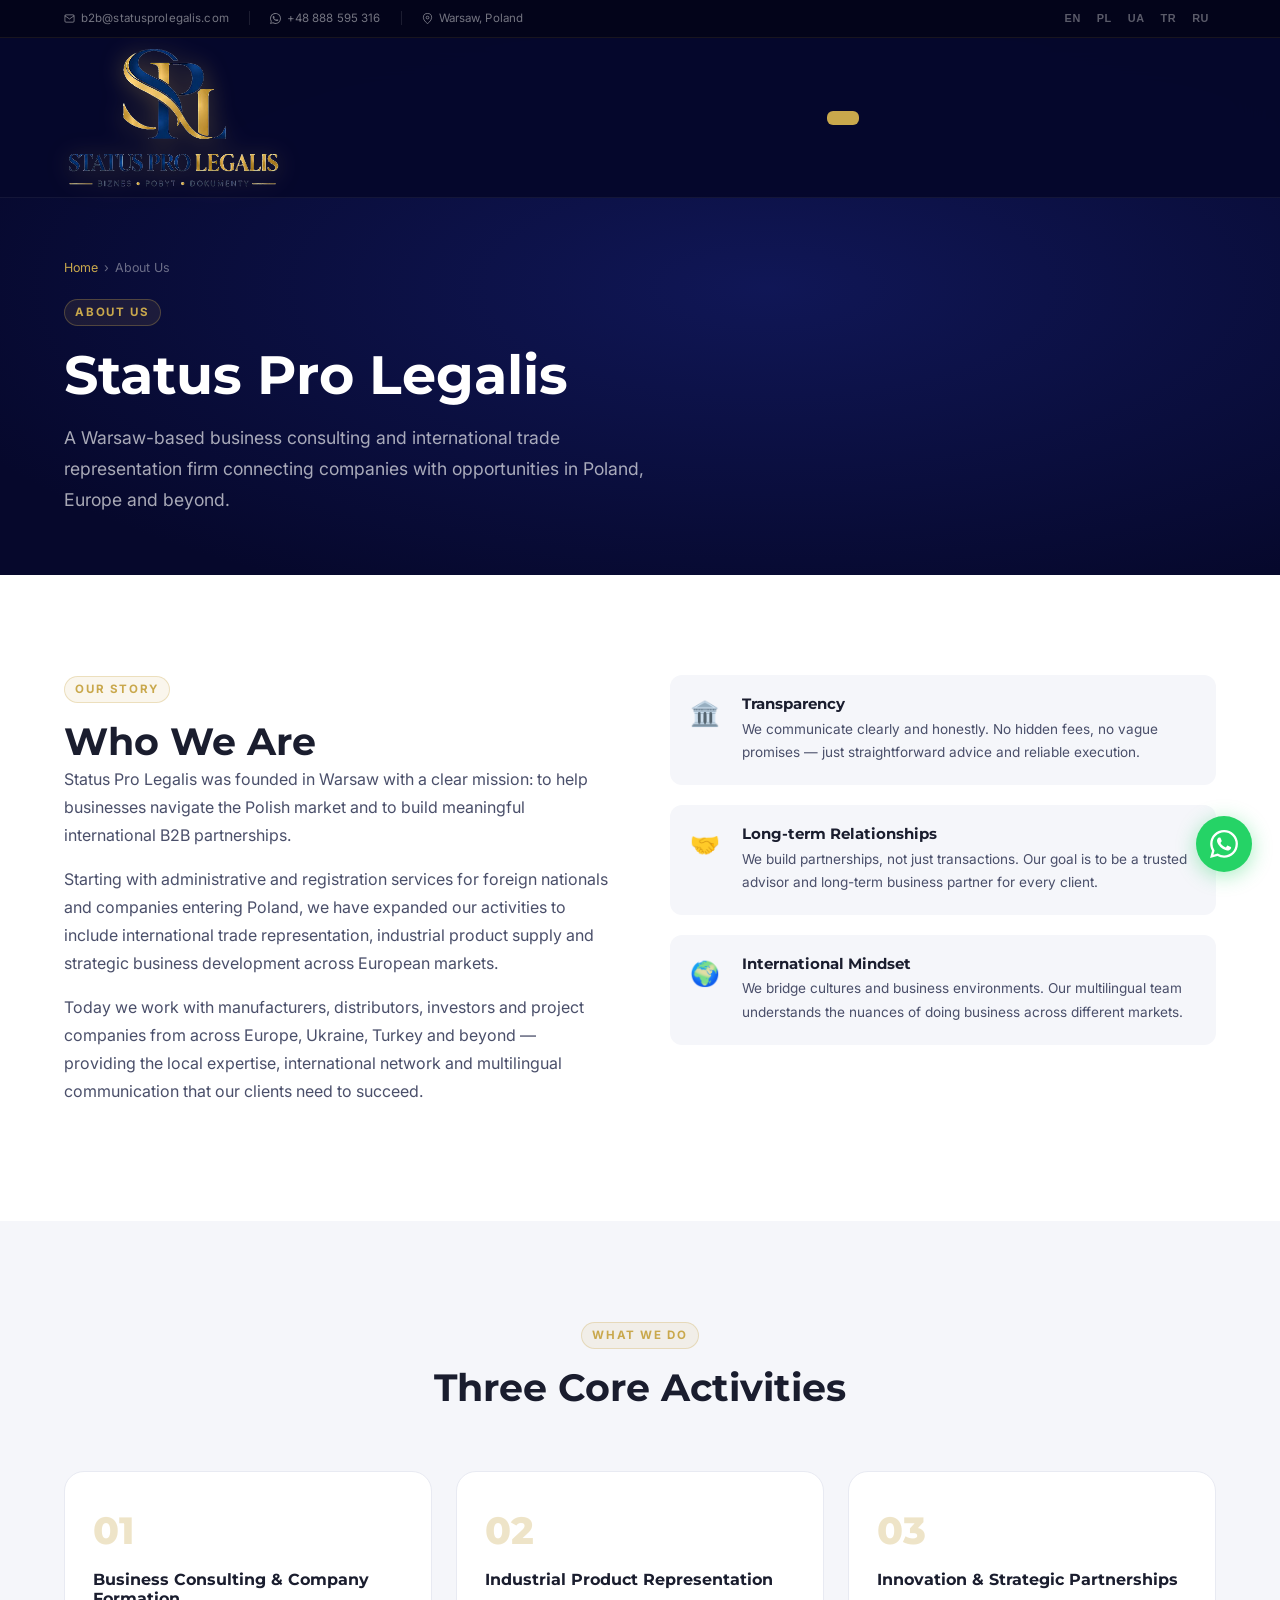
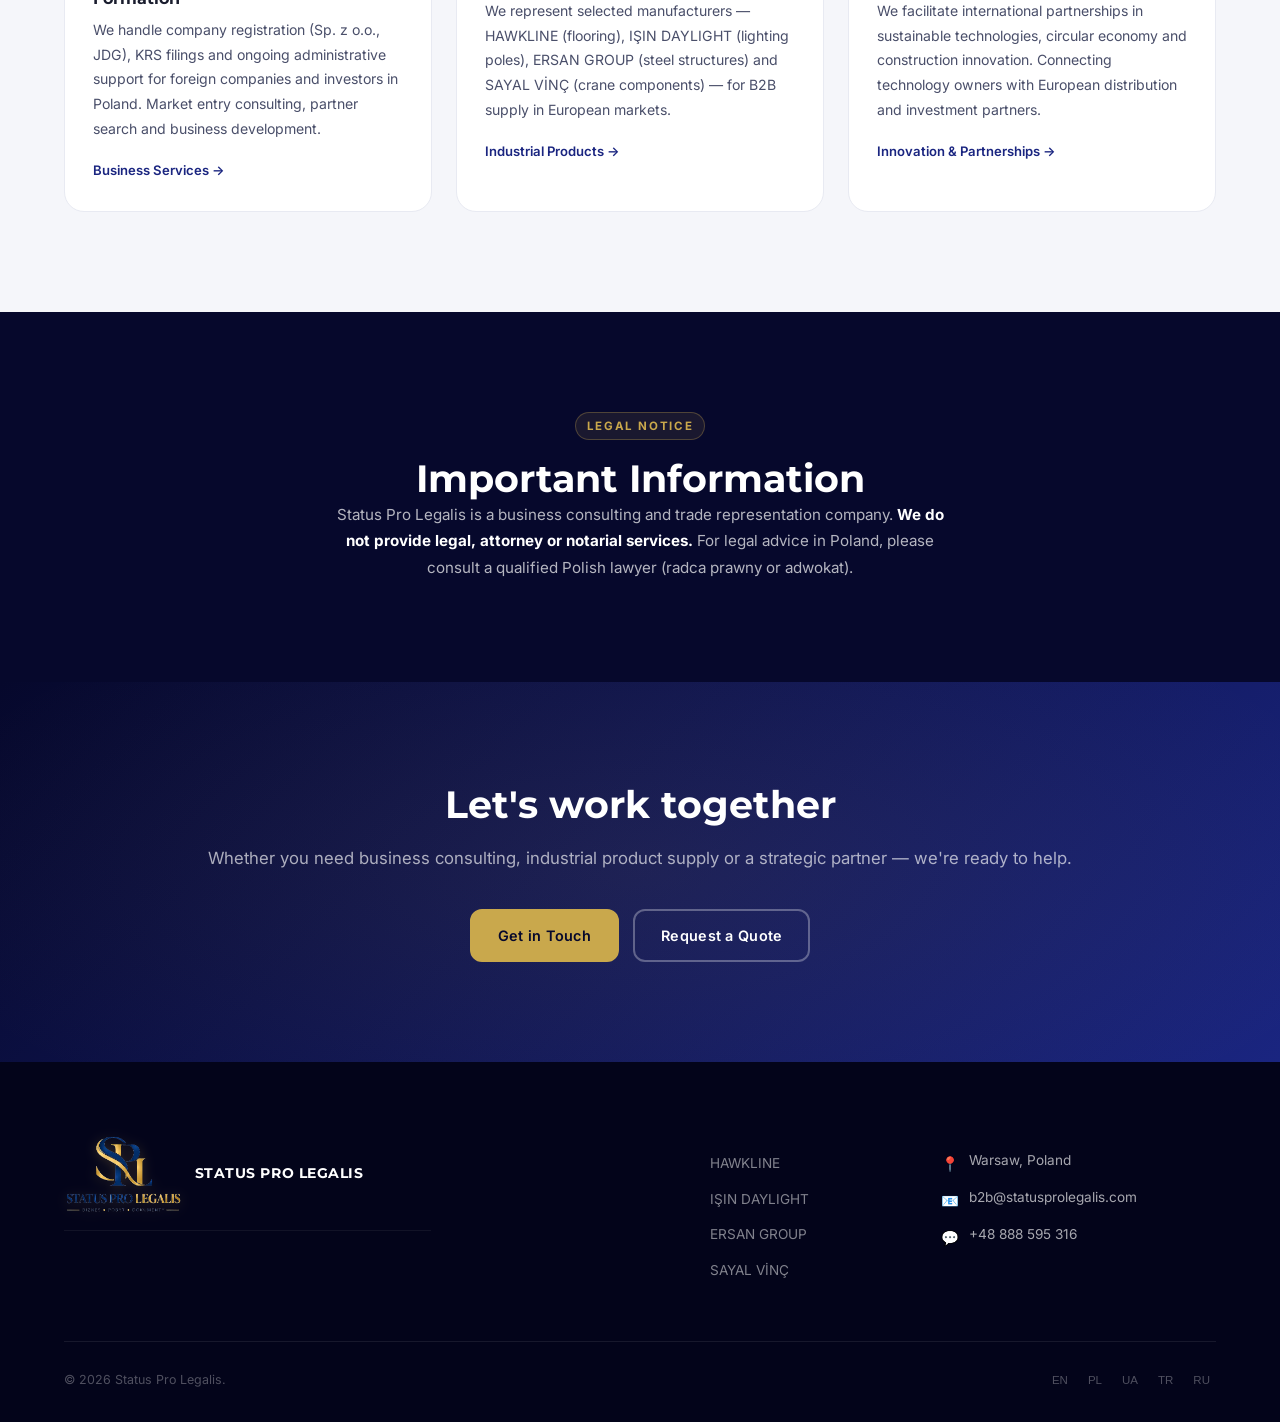
==== about.html @ dadd650f "Replace old single-page site with new multi-page B2B platform - Two-tier navigation: topbar (contact" ====
<!DOCTYPE html>
<html lang="en">
<head>
  <meta charset="UTF-8"/>
  <meta name="viewport" content="width=device-width, initial-scale=1.0"/>
  <title>About Us — Status Pro Legalis</title>
  <meta name="description" content="Status Pro Legalis — business consulting and international partnerships based in Warsaw, Poland."/>
  <link rel="icon" type="image/svg+xml" href="favicon.svg"/>
  <link rel="preconnect" href="https://fonts.googleapis.com"/>
  <link rel="preconnect" href="https://fonts.gstatic.com" crossorigin/>
  <link href="https://fonts.googleapis.com/css2?family=Inter:wght@400;500;600&family=Montserrat:wght@600;700;800&display=swap" rel="stylesheet"/>
  <link rel="stylesheet" href="css/style.css"/>
</head>
<body>

<div id="nav-placeholder"></div>

<section class="page-hero">
  <div class="container">
    <div class="page-breadcrumb"><a href="index.html">Home</a><span>›</span>About Us</div>
    <div class="section-label">About Us</div>
    <h1>Status Pro Legalis</h1>
    <p>A Warsaw-based business consulting and international trade representation firm connecting companies with opportunities in Poland, Europe and beyond.</p>
  </div>
</section>

<section class="section">
  <div class="container">
    <div class="about-layout">
      <div class="reveal">
        <div class="section-label">Our Story</div>
        <h2>Who We Are</h2>
        <p>Status Pro Legalis was founded in Warsaw with a clear mission: to help businesses navigate the Polish market and to build meaningful international B2B partnerships.</p>
        <p>Starting with administrative and registration services for foreign nationals and companies entering Poland, we have expanded our activities to include international trade representation, industrial product supply and strategic business development across European markets.</p>
        <p>Today we work with manufacturers, distributors, investors and project companies from across Europe, Ukraine, Turkey and beyond — providing the local expertise, international network and multilingual communication that our clients need to succeed.</p>
      </div>
      <div class="about-values reveal reveal-delay-1">
        <div class="about-value">
          <div class="about-value-icon">🏛️</div>
          <div>
            <h4>Transparency</h4>
            <p>We communicate clearly and honestly. No hidden fees, no vague promises — just straightforward advice and reliable execution.</p>
          </div>
        </div>
        <div class="about-value">
          <div class="about-value-icon">🤝</div>
          <div>
            <h4>Long-term Relationships</h4>
            <p>We build partnerships, not just transactions. Our goal is to be a trusted advisor and long-term business partner for every client.</p>
          </div>
        </div>
        <div class="about-value">
          <div class="about-value-icon">🌍</div>
          <div>
            <h4>International Mindset</h4>
            <p>We bridge cultures and business environments. Our multilingual team understands the nuances of doing business across different markets.</p>
          </div>
        </div>
      </div>
    </div>
  </div>
</section>

<section class="section section--alt">
  <div class="container">
    <div class="text-center reveal">
      <div class="section-label">What We Do</div>
      <h2>Three Core Activities</h2>
    </div>
    <div class="about-activities">
      <div class="aa-card reveal reveal-delay-1">
        <div class="aa-num">01</div>
        <h3>Business Consulting &amp; Company Formation</h3>
        <p>We handle company registration (Sp. z o.o., JDG), KRS filings and ongoing administrative support for foreign companies and investors in Poland. Market entry consulting, partner search and business development.</p>
        <a href="business-services.html" class="service-link">Business Services →</a>
      </div>
      <div class="aa-card reveal reveal-delay-2">
        <div class="aa-num">02</div>
        <h3>Industrial Product Representation</h3>
        <p>We represent selected manufacturers — HAWKLINE (flooring), IŞIN DAYLIGHT (lighting poles), ERSAN GROUP (steel structures) and SAYAL VİNÇ (crane components) — for B2B supply in European markets.</p>
        <a href="industrial-products.html" class="service-link">Industrial Products →</a>
      </div>
      <div class="aa-card reveal reveal-delay-3">
        <div class="aa-num">03</div>
        <h3>Innovation &amp; Strategic Partnerships</h3>
        <p>We facilitate international partnerships in sustainable technologies, circular economy and construction innovation. Connecting technology owners with European distribution and investment partners.</p>
        <a href="innovation.html" class="service-link">Innovation &amp; Partnerships →</a>
      </div>
    </div>
  </div>
</section>

<section class="section section--dark">
  <div class="container text-center">
    <div class="reveal">
      <div class="section-label text-gold">Legal Notice</div>
      <h2 class="text-white">Important Information</h2>
      <p style="max-width:620px;margin:0 auto 0;font-size:0.95rem;">Status Pro Legalis is a business consulting and trade representation company. <strong style="color:var(--white);">We do not provide legal, attorney or notarial services.</strong> For legal advice in Poland, please consult a qualified Polish lawyer (radca prawny or adwokat).</p>
    </div>
  </div>
</section>

<section class="cta-section">
  <div class="container">
    <h2>Let's work together</h2>
    <p>Whether you need business consulting, industrial product supply or a strategic partner — we're ready to help.</p>
    <div class="cta-actions">
      <a href="contact.html" class="btn btn-primary">Get in Touch</a>
      <a href="contact.html#rfq" class="btn btn-outline">Request a Quote</a>
    </div>
  </div>
</section>

<div id="footer-placeholder"></div>

<style>
.about-layout { display: grid; grid-template-columns: 1fr 1fr; gap: 60px; align-items: start; }
.about-layout > div > p { margin-bottom: 16px; }
.about-values { display: flex; flex-direction: column; gap: 20px; }
.about-value { display: flex; gap: 16px; align-items: flex-start; background: var(--off-white); border-radius: var(--radius); padding: 20px; }
.about-value-icon { font-size: 1.5rem; min-width: 36px; }
.about-value h4 { margin-bottom: 4px; font-size: 0.95rem; }
.about-value p  { font-size: 0.85rem; }
.about-activities { display: grid; grid-template-columns: repeat(3,1fr); gap: 24px; margin-top: 60px; }
.aa-card { background: var(--white); border: 1px solid var(--gray-light); border-radius: var(--radius-lg); padding: 28px; transition: var(--transition); }
.aa-card:hover { box-shadow: var(--shadow); transform: translateY(-3px); }
.aa-num { font-family: var(--font-display); font-size: 2.4rem; font-weight: 800; color: var(--gold); opacity: 0.3; margin-bottom: 8px; }
.aa-card h3 { margin-bottom: 10px; font-size: 1rem; }
.aa-card p  { font-size: 0.88rem; margin-bottom: 16px; }
@media(max-width:900px){ .about-layout{grid-template-columns:1fr;} .about-activities{grid-template-columns:1fr;} }
</style>

<script src="js/i18n.js"></script>
<script src="js/components.js"></script>
</body>
</html>
---- css/style.css ----
/* ===== RESET & TOKENS ===== */
*, *::before, *::after { box-sizing: border-box; margin: 0; padding: 0; }

:root {
  --navy:        #06082C;
  --navy-mid:    #0D1250;
  --blue:        #1a2580;
  --blue-light:  #2d3fa0;
  --gold:        #C9A84C;
  --gold-light:  #E8C97A;
  --gold-glow:   rgba(201,168,76,0.25);
  --white:       #FFFFFF;
  --off-white:   #F5F6FA;
  --gray:        #9AA0B8;
  --gray-light:  #E8EAF2;
  --text:        #1A1D2E;
  --text-mid:    #4A4F6A;

  --radius-sm:   6px;
  --radius:      12px;
  --radius-lg:   20px;
  --radius-xl:   32px;

  --shadow-sm:   0 2px 12px rgba(6,8,44,0.08);
  --shadow:      0 8px 32px rgba(6,8,44,0.14);
  --shadow-lg:   0 20px 60px rgba(6,8,44,0.22);

  --transition:  0.28s cubic-bezier(0.4,0,0.2,1);
  --font:        'Inter', 'Segoe UI', system-ui, sans-serif;
  --font-display:'Montserrat', 'Inter', sans-serif;

  --max-w:       1200px;
  --nav-h:       160px;
}

html { scroll-behavior: smooth; font-size: 16px; }
body {
  font-family: var(--font);
  background: var(--white);
  color: var(--text);
  line-height: 1.6;
  overflow-x: hidden;
}

/* ===== TYPOGRAPHY ===== */
h1,h2,h3,h4 { font-family: var(--font-display); line-height: 1.2; font-weight: 700; }
h1 { font-size: clamp(2rem, 5vw, 3.4rem); }
h2 { font-size: clamp(1.6rem, 3.5vw, 2.4rem); }
h3 { font-size: clamp(1.1rem, 2vw, 1.4rem); }
p  { color: var(--text-mid); line-height: 1.75; }
a  { text-decoration: none; color: inherit; }

.section-label {
  display: inline-block;
  font-size: 0.72rem;
  font-weight: 700;
  letter-spacing: 0.14em;
  text-transform: uppercase;
  color: var(--gold);
  background: rgba(201,168,76,0.1);
  border: 1px solid rgba(201,168,76,0.3);
  padding: 0.3em 0.9em;
  border-radius: 100px;
  margin-bottom: 1rem;
}

/* ===== LAYOUT ===== */
.container { max-width: var(--max-w); margin: 0 auto; padding: 0 24px; }
.section    { padding: 100px 0; }
.section--dark { background: var(--navy); color: var(--white); }
.section--dark p { color: rgba(255,255,255,0.7); }
.section--alt  { background: var(--off-white); }

.grid-2 { display: grid; grid-template-columns: 1fr 1fr; gap: 32px; }
.grid-3 { display: grid; grid-template-columns: repeat(3,1fr); gap: 28px; }
.grid-4 { display: grid; grid-template-columns: repeat(4,1fr); gap: 24px; }

.text-center { text-align: center; }
.text-gold   { color: var(--gold); }
.text-white  { color: var(--white); }

/* ===== TOPBAR ===== */
.topbar {
  position: fixed; top: 0; left: 0; right: 0; z-index: 1001;
  height: 38px; background: #03041A;
  border-bottom: 1px solid rgba(201,168,76,0.1);
  display: flex; align-items: center;
}
.topbar-inner {
  display: flex; align-items: center; justify-content: space-between;
  width: 100%; max-width: var(--max-w); margin: 0 auto; padding: 0 24px;
}
.topbar-left {
  display: flex; align-items: center; gap: 20px;
}
.topbar-item {
  display: flex; align-items: center; gap: 6px;
  font-size: 0.72rem; color: rgba(255,255,255,0.45);
  text-decoration: none; transition: var(--transition);
  letter-spacing: 0.01em;
}
.topbar-item:hover { color: rgba(255,255,255,0.75); }
.topbar-item svg { flex-shrink: 0; }
.topbar-sep { width: 1px; height: 14px; background: rgba(255,255,255,0.1); }

/* Language switcher in topbar */
.lang-switcher { display: flex; gap: 2px; }
.lang-btn {
  background: none; border: none;
  color: rgba(255,255,255,0.35); font-size: 0.68rem; font-weight: 600;
  padding: 3px 7px; border-radius: 3px; cursor: pointer;
  letter-spacing: 0.05em; transition: var(--transition);
  text-transform: uppercase;
}
.lang-btn:hover { color: rgba(255,255,255,0.75); background: rgba(255,255,255,0.06); }
.lang-btn.active { color: var(--gold); background: rgba(201,168,76,0.12); }

/* ===== NAVBAR ===== */
:root { --topbar-h: 38px; }
.navbar {
  position: fixed; top: var(--topbar-h); left: 0; right: 0; z-index: 1000;
  height: var(--nav-h);
  display: flex; align-items: center;
  background: rgba(6,8,44,0.95);
  backdrop-filter: blur(20px);
  border-bottom: 1px solid rgba(255,255,255,0.06);
  transition: var(--transition);
}
.navbar.scrolled {
  background: rgba(6,8,44,0.99);
  box-shadow: 0 4px 32px rgba(0,0,0,0.4);
  border-bottom-color: rgba(201,168,76,0.15);
}
.nav-inner {
  display: flex; align-items: center; justify-content: space-between;
  width: 100%; max-width: var(--max-w); margin: 0 auto; padding: 0 24px;
  gap: 24px;
}
.nav-logo {
  display: flex; align-items: center; flex-shrink: 0;
}
.nav-logo-img {
  height: 148px; width: auto;
  object-fit: contain;
  filter: drop-shadow(0 2px 12px rgba(201,168,76,0.4));
}

/* Main nav links */
.nav-links {
  display: flex; align-items: center; gap: 0; list-style: none;
  flex: 1; justify-content: center;
}
.nav-links > li > a {
  display: block;
  color: rgba(255,255,255,0.65);
  font-size: 0.78rem; font-weight: 500; letter-spacing: 0.01em;
  padding: 8px 11px; border-radius: var(--radius-sm);
  transition: var(--transition); white-space: nowrap;
  position: relative;
}
.nav-links > li > a::after {
  content: ''; position: absolute; bottom: 2px; left: 11px; right: 11px;
  height: 2px; background: var(--gold); border-radius: 2px;
  transform: scaleX(0); transition: var(--transition);
}
.nav-links > li > a:hover { color: var(--white); }
.nav-links > li > a:hover::after { transform: scaleX(1); }
.nav-links .nav-rfq > a {
  color: var(--navy) !important; background: var(--gold);
  padding: 7px 16px !important; font-weight: 700; margin-left: 8px;
  border-radius: var(--radius-sm);
}
.nav-links .nav-rfq > a::after { display: none; }
.nav-links .nav-rfq > a:hover { background: var(--gold-light) !important; transform: translateY(-1px); }

/* Hamburger */
.nav-toggle {
  display: none; flex-direction: column; gap: 5px; cursor: pointer;
  background: none; border: none; padding: 4px; flex-shrink: 0;
}
.nav-toggle span {
  display: block; width: 22px; height: 2px;
  background: var(--white); border-radius: 2px; transition: var(--transition);
}

/* ===== HERO ===== */
.hero {
  min-height: 100vh;
  background: var(--navy);
  display: flex; align-items: center;
  position: relative; overflow: hidden;
  padding-top: calc(var(--topbar-h) + var(--nav-h));
}
.hero-bg {
  position: absolute; inset: 0;
  background:
    radial-gradient(ellipse 80% 60% at 70% 40%, rgba(26,37,128,0.5) 0%, transparent 70%),
    radial-gradient(ellipse 50% 40% at 20% 70%, rgba(201,168,76,0.08) 0%, transparent 60%);
}
.hero-grid {
  position: absolute; inset: 0;
  background-image:
    linear-gradient(rgba(201,168,76,0.04) 1px, transparent 1px),
    linear-gradient(90deg, rgba(201,168,76,0.04) 1px, transparent 1px);
  background-size: 60px 60px;
}
.hero-content {
  position: relative; z-index: 2;
  display: grid; grid-template-columns: 1fr 1fr; gap: 60px;
  align-items: center; padding: 80px 0;
}
.hero-badge {
  display: inline-flex; align-items: center; gap: 8px;
  font-size: 0.72rem; font-weight: 600; letter-spacing: 0.14em; text-transform: uppercase;
  color: var(--gold); border: 1px solid rgba(201,168,76,0.4);
  background: rgba(201,168,76,0.08); padding: 6px 14px; border-radius: 100px;
  margin-bottom: 24px;
}
.hero-badge::before { content:''; width:6px; height:6px; border-radius:50%; background:var(--gold); animation: pulse 2s infinite; }
@keyframes pulse { 0%,100%{opacity:1} 50%{opacity:0.4} }
.hero h1 { color: var(--white); margin-bottom: 24px; }
.hero h1 .accent { color: var(--gold); }
.hero-sub {
  color: rgba(255,255,255,0.65); font-size: 1.05rem; line-height: 1.8;
  margin-bottom: 36px; max-width: 500px;
}
.hero-actions { display: flex; gap: 14px; flex-wrap: wrap; }

/* ===== BUTTONS ===== */
.btn {
  display: inline-flex; align-items: center; gap: 8px;
  padding: 13px 26px; border-radius: var(--radius);
  font-weight: 600; font-size: 0.9rem; cursor: pointer;
  border: 2px solid transparent; transition: var(--transition);
  letter-spacing: 0.02em;
}
.btn-primary {
  background: var(--gold); color: var(--navy); border-color: var(--gold);
}
.btn-primary:hover { background: var(--gold-light); border-color: var(--gold-light); transform: translateY(-2px); box-shadow: 0 8px 24px rgba(201,168,76,0.35); }
.btn-outline {
  background: transparent; color: var(--white); border-color: rgba(255,255,255,0.3);
}
.btn-outline:hover { border-color: var(--white); background: rgba(255,255,255,0.08); transform: translateY(-2px); }
.btn-dark {
  background: var(--navy); color: var(--white); border-color: var(--navy);
}
.btn-dark:hover { background: var(--blue); border-color: var(--blue); transform: translateY(-2px); }
.btn-sm { padding: 9px 18px; font-size: 0.82rem; }

/* Hero visual panel */
.hero-visual {
  position: relative; display: flex; align-items: center; justify-content: center;
}
.hero-panel {
  background: rgba(255,255,255,0.04);
  border: 1px solid rgba(201,168,76,0.2);
  border-radius: var(--radius-xl);
  padding: 40px 32px;
  backdrop-filter: blur(10px);
  width: 100%; max-width: 420px;
}
.hero-stats {
  display: grid; grid-template-columns: 1fr 1fr; gap: 20px;
}
.hero-stat {
  text-align: center; padding: 20px 10px;
  background: rgba(255,255,255,0.03);
  border: 1px solid rgba(255,255,255,0.08); border-radius: var(--radius);
}
.hero-stat-number {
  font-family: var(--font-display); font-size: 2rem; font-weight: 800; color: var(--gold);
  line-height: 1;
}
.hero-stat-label {
  font-size: 0.72rem; color: rgba(255,255,255,0.5); margin-top: 4px;
  letter-spacing: 0.04em; text-transform: uppercase;
}
.hero-panel-label {
  text-align: center; color: rgba(255,255,255,0.4); font-size: 0.72rem;
  letter-spacing: 0.06em; text-transform: uppercase; margin-bottom: 20px;
}
.hero-tags {
  display: flex; flex-wrap: wrap; gap: 8px; margin-top: 24px; justify-content: center;
}
.hero-tag {
  font-size: 0.72rem; padding: 5px 12px; border-radius: 100px;
  background: rgba(201,168,76,0.1); border: 1px solid rgba(201,168,76,0.25);
  color: var(--gold-light);
}

/* ===== SERVICES SECTION ===== */
.services-grid { display: grid; grid-template-columns: repeat(3,1fr); gap: 24px; margin-top: 60px; }
.service-card {
  background: var(--white);
  border: 1px solid var(--gray-light); border-radius: var(--radius-lg);
  padding: 36px 28px; transition: var(--transition);
  position: relative; overflow: hidden;
}
.service-card::before {
  content: ''; position: absolute; bottom: 0; left: 0; right: 0; height: 3px;
  background: linear-gradient(90deg, var(--gold), var(--gold-light));
  transform: scaleX(0); transform-origin: left; transition: var(--transition);
}
.service-card:hover { box-shadow: var(--shadow-lg); transform: translateY(-6px); border-color: transparent; }
.service-card:hover::before { transform: scaleX(1); }
.service-icon {
  width: 56px; height: 56px; border-radius: var(--radius);
  background: linear-gradient(135deg, var(--navy), var(--blue));
  display: flex; align-items: center; justify-content: center;
  font-size: 1.5rem; margin-bottom: 20px;
}
.service-card h3 { margin-bottom: 12px; }
.service-card p { font-size: 0.92rem; margin-bottom: 20px; }
.service-link {
  font-size: 0.82rem; font-weight: 600; color: var(--blue);
  display: inline-flex; align-items: center; gap: 6px; transition: var(--transition);
}
.service-link:hover { color: var(--gold); gap: 10px; }

/* ===== PRODUCTS SECTION ===== */
.products-grid { display: grid; grid-template-columns: repeat(2,1fr); gap: 24px; margin-top: 60px; }
.product-card {
  background: var(--white);
  border: 1px solid var(--gray-light); border-radius: var(--radius-lg);
  padding: 32px; display: flex; gap: 24px; align-items: flex-start;
  transition: var(--transition);
}
.product-card:hover { box-shadow: var(--shadow-lg); transform: translateY(-4px); border-color: rgba(201,168,76,0.3); }
.product-logo {
  width: 72px; height: 72px; min-width: 72px; border-radius: var(--radius);
  background: linear-gradient(135deg, var(--navy), var(--blue-light));
  display: flex; align-items: center; justify-content: center;
  font-family: var(--font-display); font-weight: 800; font-size: 0.72rem;
  color: var(--gold); letter-spacing: 0.04em; text-align: center; padding: 4px;
  border: 1px solid rgba(201,168,76,0.3); line-height: 1.2;
}
.product-info { flex: 1; }
.product-cat {
  font-size: 0.72rem; font-weight: 600; letter-spacing: 0.08em; text-transform: uppercase;
  color: var(--gold); margin-bottom: 6px;
}
.product-info h3 { font-size: 1.15rem; margin-bottom: 8px; }
.product-info p { font-size: 0.88rem; margin-bottom: 16px; }
.product-actions { display: flex; gap: 10px; }

/* ===== WHY US ===== */
.why-grid { display: grid; grid-template-columns: repeat(2,1fr); gap: 24px; margin-top: 60px; }
.why-card {
  background: rgba(255,255,255,0.05);
  border: 1px solid rgba(255,255,255,0.1); border-radius: var(--radius-lg);
  padding: 32px; transition: var(--transition);
}
.why-card:hover { border-color: rgba(201,168,76,0.4); background: rgba(255,255,255,0.07); }
.why-icon {
  width: 48px; height: 48px; border-radius: var(--radius-sm);
  background: rgba(201,168,76,0.1); border: 1px solid rgba(201,168,76,0.3);
  display: flex; align-items: center; justify-content: center;
  font-size: 1.3rem; margin-bottom: 16px;
}
.why-card h3 { color: var(--white); margin-bottom: 10px; }

/* ===== CTA SECTION ===== */
.cta-section {
  background: linear-gradient(135deg, var(--navy) 0%, var(--blue) 100%);
  padding: 100px 0; text-align: center; position: relative; overflow: hidden;
}
.cta-section::before {
  content: ''; position: absolute; inset: 0;
  background: radial-gradient(ellipse 60% 80% at 50% 50%, rgba(201,168,76,0.08), transparent);
}
.cta-section h2 { color: var(--white); margin-bottom: 16px; position: relative; }
.cta-section p { color: rgba(255,255,255,0.65); font-size: 1.05rem; margin-bottom: 36px; position: relative; }
.cta-actions { display: flex; gap: 14px; justify-content: center; position: relative; }

/* ===== FOOTER ===== */
.footer {
  background: #03041A; color: rgba(255,255,255,0.65);
  padding: 72px 0 32px;
}
.footer-grid {
  display: grid; grid-template-columns: 2fr 1fr 1fr 1.5fr; gap: 48px;
  padding-bottom: 48px; border-bottom: 1px solid rgba(255,255,255,0.08);
}
.footer-brand { }
.footer-logo {
  display: flex; align-items: center; gap: 12px; margin-bottom: 16px;
}
.footer-logo-img {
  height: 80px; width: auto; object-fit: contain;
  filter: drop-shadow(0 2px 6px rgba(201,168,76,0.25)) brightness(1.05);
}
.footer-logo-name {
  font-family: var(--font-display); font-weight: 700; font-size: 0.85rem;
  color: var(--white); letter-spacing: 0.04em;
}
.footer-brand p { font-size: 0.85rem; line-height: 1.7; margin-bottom: 16px; }
.footer-legal-note {
  font-size: 0.72rem; color: rgba(255,255,255,0.3); line-height: 1.6;
  border-top: 1px solid rgba(255,255,255,0.06); padding-top: 12px; margin-top: 12px;
}
.footer-col h4 {
  font-size: 0.78rem; font-weight: 700; letter-spacing: 0.1em; text-transform: uppercase;
  color: var(--white); margin-bottom: 16px;
}
.footer-links { list-style: none; }
.footer-links li { margin-bottom: 10px; }
.footer-links a { font-size: 0.85rem; color: rgba(255,255,255,0.5); transition: var(--transition); }
.footer-links a:hover { color: var(--gold); }
.footer-contact-item {
  display: flex; align-items: flex-start; gap: 10px; margin-bottom: 12px; font-size: 0.85rem;
}
.footer-contact-icon { font-size: 0.9rem; margin-top: 2px; color: var(--gold); }
.footer-bottom {
  display: flex; justify-content: space-between; align-items: center;
  padding-top: 28px; font-size: 0.78rem; color: rgba(255,255,255,0.3);
}
.footer-bottom-langs { display: flex; gap: 8px; }
.footer-bottom-lang {
  background: none; border: none; color: rgba(255,255,255,0.3); cursor: pointer;
  font-size: 0.72rem; padding: 2px 6px; border-radius: 4px; transition: var(--transition);
}
.footer-bottom-lang:hover { color: var(--gold); }

/* ===== WHATSAPP FAB ===== */
.whatsapp-fab {
  position: fixed; bottom: 28px; right: 28px; z-index: 999;
  width: 56px; height: 56px; border-radius: 50%;
  background: #25D366; display: flex; align-items: center; justify-content: center;
  box-shadow: 0 4px 20px rgba(37,211,102,0.4); transition: 0.28s ease;
}
.whatsapp-fab:hover { transform: scale(1.1); box-shadow: 0 6px 28px rgba(37,211,102,0.55); }

/* ===== PAGE HERO (inner pages) ===== */
.page-hero {
  background: var(--navy); padding: calc(var(--topbar-h) + var(--nav-h) + 60px) 0 60px;
  position: relative; overflow: hidden;
}
.page-hero::after {
  content: ''; position: absolute; inset: 0;
  background: radial-gradient(ellipse 70% 60% at 60% 50%, rgba(26,37,128,0.5), transparent);
}
.page-hero .container { position: relative; z-index: 2; }
.page-hero h1 { color: var(--white); margin-bottom: 16px; }
.page-hero p  { color: rgba(255,255,255,0.65); font-size: 1.1rem; max-width: 600px; }
.page-breadcrumb {
  font-size: 0.78rem; color: rgba(255,255,255,0.4); margin-bottom: 20px;
}
.page-breadcrumb a { color: var(--gold); }
.page-breadcrumb span { margin: 0 6px; }

/* ===== SCROLL REVEAL ===== */
.reveal { opacity: 0; transform: translateY(28px); transition: opacity 0.6s ease, transform 0.6s ease; }
.reveal.visible { opacity: 1; transform: none; }
.reveal-delay-1 { transition-delay: 0.1s; }
.reveal-delay-2 { transition-delay: 0.2s; }
.reveal-delay-3 { transition-delay: 0.3s; }

/* ===== MOBILE ===== */
@media (max-width: 1024px) {
  .nav-links { display: none; }
  .nav-toggle { display: flex; }
  .nav-links.open {
    display: flex; flex-direction: column; gap: 0;
    position: fixed; top: calc(var(--topbar-h) + var(--nav-h)); left: 0; right: 0;
    background: rgba(6,8,44,0.98); backdrop-filter: blur(16px);
    padding: 16px; border-bottom: 1px solid rgba(201,168,76,0.12);
    z-index: 999;
  }
  .nav-links.open a { padding: 12px 16px; border-radius: var(--radius-sm); font-size: 0.9rem; }
  .nav-links.open .nav-rfq a { margin: 8px 0; justify-content: center; }
  .hero-content { grid-template-columns: 1fr; gap: 40px; padding: 60px 0; }
  .hero-visual { display: none; }
  .services-grid { grid-template-columns: 1fr; }
  .products-grid { grid-template-columns: 1fr; }
  .why-grid { grid-template-columns: 1fr; }
  .footer-grid { grid-template-columns: 1fr 1fr; gap: 32px; }
}
@media (max-width: 768px) {
  .topbar-left .topbar-item:not(:last-child),
  .topbar-sep { display: none; }
  .topbar-left { display: none; }
}
@media (max-width: 640px) {
  :root { --nav-h: 64px; --topbar-h: 36px; }
  .section { padding: 72px 0; }
  .footer-grid { grid-template-columns: 1fr; }
  .footer-bottom { flex-direction: column; gap: 12px; text-align: center; }
  .hero-actions { flex-direction: column; }
  .btn { justify-content: center; }
  .cta-actions { flex-direction: column; align-items: center; }
  .lang-switcher { gap: 2px; }
  .lang-btn { padding: 3px 6px; font-size: 0.65rem; }
}
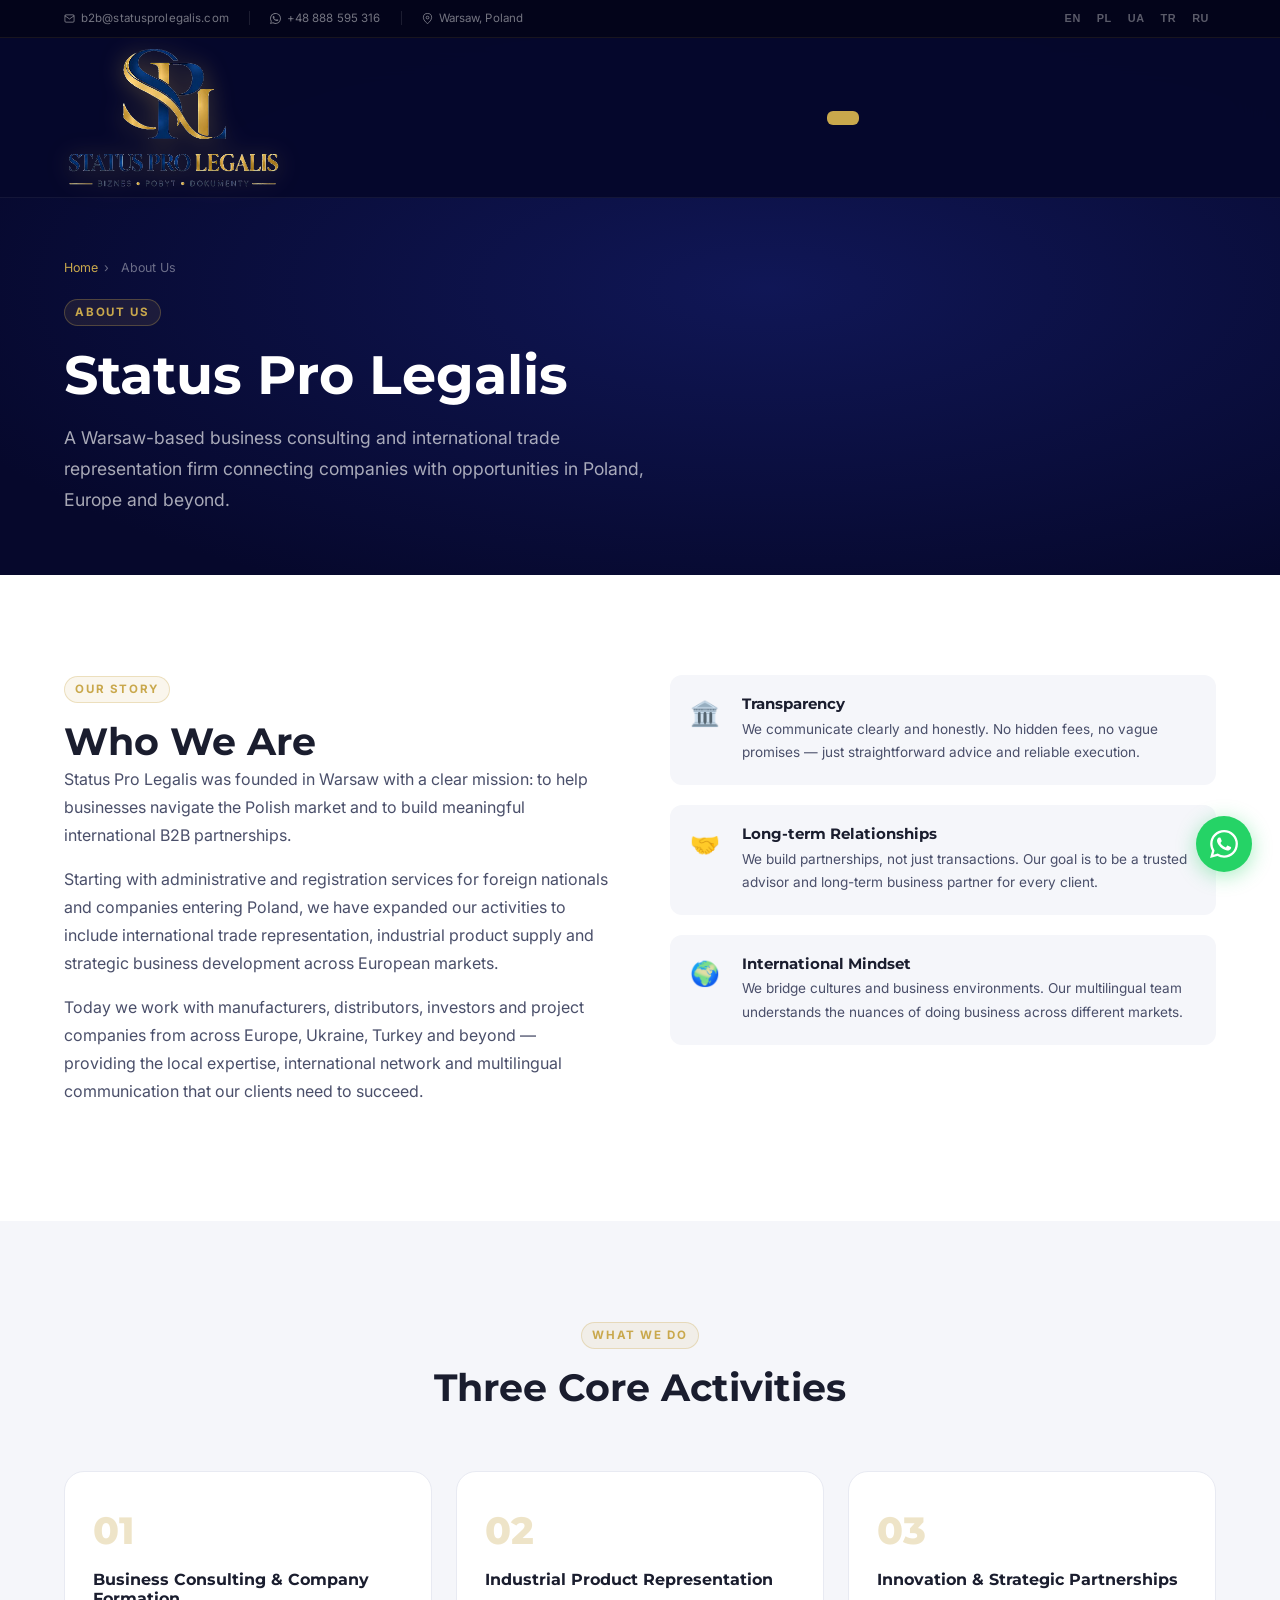
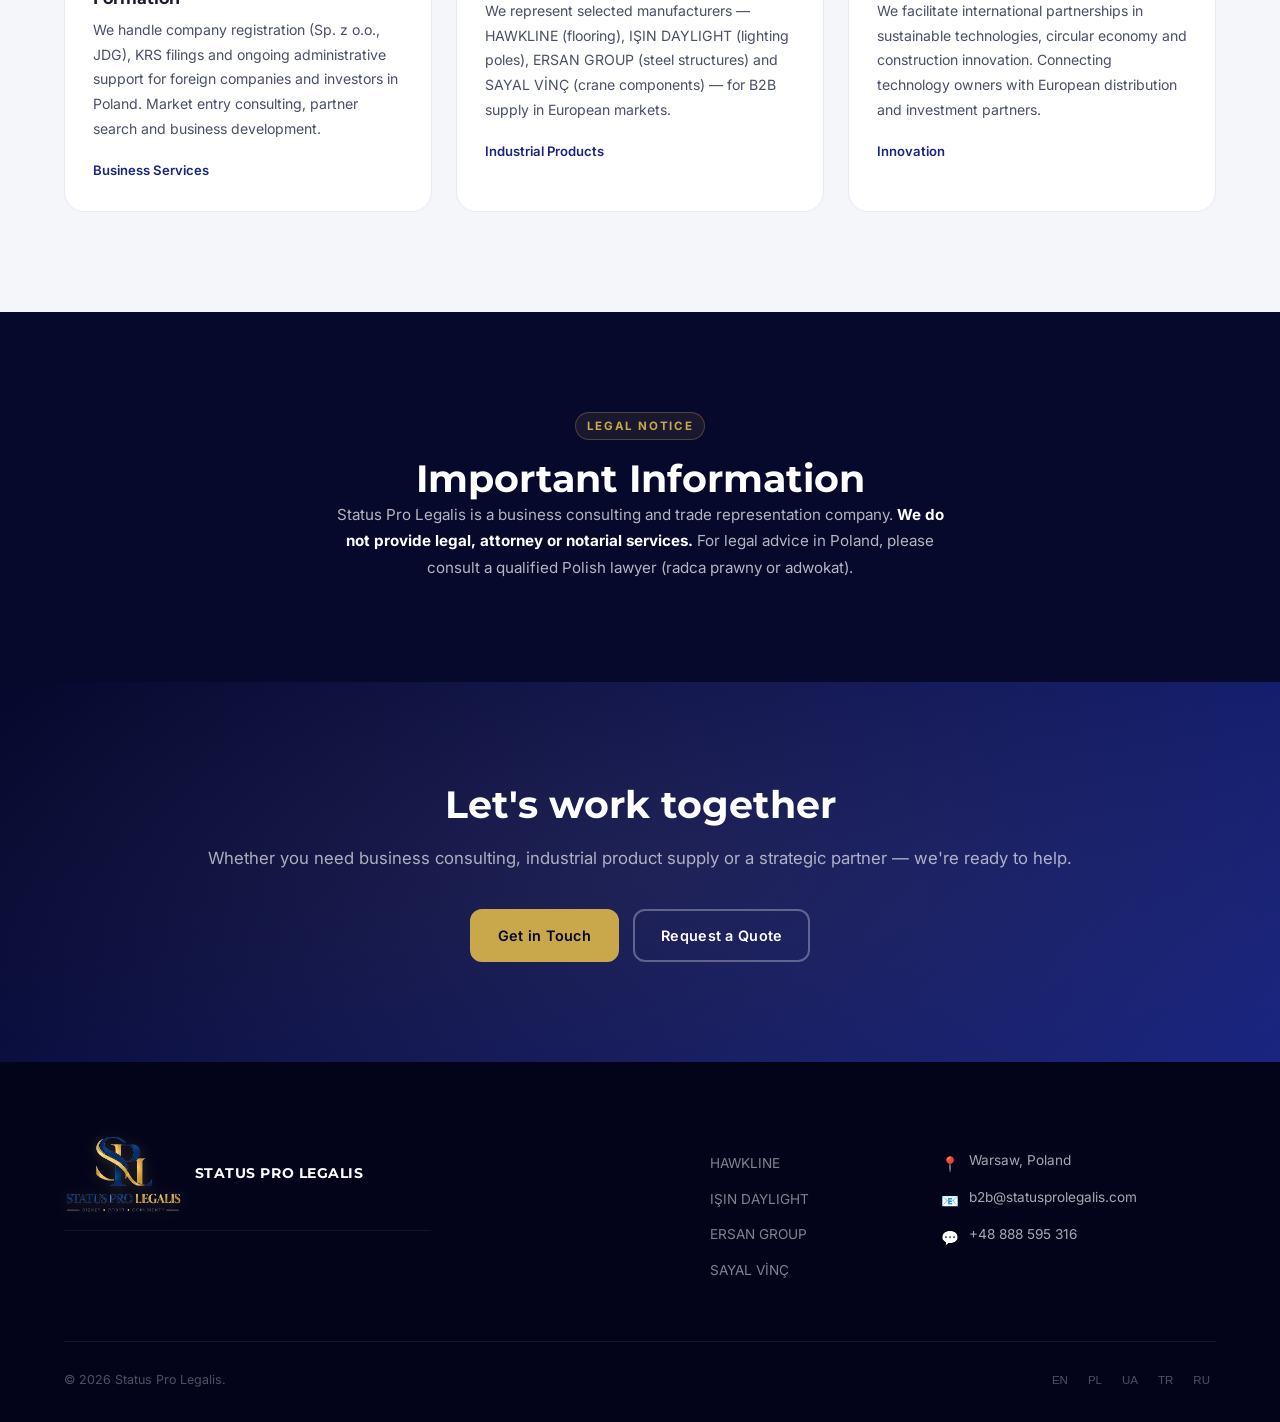
==== commit fb08c09c: "Add i18n translations for all sub-pages in 5 languages Create js/i18n-pages.js with translations in " ====
--- a/about.html
+++ b/about.html
@@ -17,10 +17,10 @@
 
 <section class="page-hero">
   <div class="container">
-    <div class="page-breadcrumb"><a href="index.html">Home</a><span>›</span>About Us</div>
-    <div class="section-label">About Us</div>
-    <h1>Status Pro Legalis</h1>
-    <p>A Warsaw-based business consulting and international trade representation firm connecting companies with opportunities in Poland, Europe and beyond.</p>
+    <div class="page-breadcrumb"><a href="index.html" data-i18n="nav.home">Home</a><span>›</span><span data-i18n="about.crumb">About Us</span></div>
+    <div class="section-label" data-i18n="about.label">About Us</div>
+    <h1 data-i18n="about.h1">Status Pro Legalis</h1>
+    <p data-i18n="about.hero.p">A Warsaw-based business consulting and international trade representation firm connecting companies with opportunities in Poland, Europe and beyond.</p>
   </div>
 </section>
 
@@ -28,32 +28,32 @@
   <div class="container">
     <div class="about-layout">
       <div class="reveal">
-        <div class="section-label">Our Story</div>
-        <h2>Who We Are</h2>
-        <p>Status Pro Legalis was founded in Warsaw with a clear mission: to help businesses navigate the Polish market and to build meaningful international B2B partnerships.</p>
-        <p>Starting with administrative and registration services for foreign nationals and companies entering Poland, we have expanded our activities to include international trade representation, industrial product supply and strategic business development across European markets.</p>
-        <p>Today we work with manufacturers, distributors, investors and project companies from across Europe, Ukraine, Turkey and beyond — providing the local expertise, international network and multilingual communication that our clients need to succeed.</p>
+        <div class="section-label" data-i18n="about.story.label">Our Story</div>
+        <h2 data-i18n="about.story.h2">Who We Are</h2>
+        <p data-i18n="about.story.p1">Status Pro Legalis was founded in Warsaw with a clear mission: to help businesses navigate the Polish market and to build meaningful international B2B partnerships.</p>
+        <p data-i18n="about.story.p2">Starting with administrative and registration services for foreign nationals and companies entering Poland, we have expanded our activities to include international trade representation, industrial product supply and strategic business development across European markets.</p>
+        <p data-i18n="about.story.p3">Today we work with manufacturers, distributors, investors and project companies from across Europe, Ukraine, Turkey and beyond — providing the local expertise, international network and multilingual communication that our clients need to succeed.</p>
       </div>
       <div class="about-values reveal reveal-delay-1">
         <div class="about-value">
           <div class="about-value-icon">🏛️</div>
           <div>
-            <h4>Transparency</h4>
-            <p>We communicate clearly and honestly. No hidden fees, no vague promises — just straightforward advice and reliable execution.</p>
+            <h4 data-i18n="about.val1.h">Transparency</h4>
+            <p data-i18n="about.val1.p">We communicate clearly and honestly. No hidden fees, no vague promises — just straightforward advice and reliable execution.</p>
           </div>
         </div>
         <div class="about-value">
           <div class="about-value-icon">🤝</div>
           <div>
-            <h4>Long-term Relationships</h4>
-            <p>We build partnerships, not just transactions. Our goal is to be a trusted advisor and long-term business partner for every client.</p>
+            <h4 data-i18n="about.val2.h">Long-term Relationships</h4>
+            <p data-i18n="about.val2.p">We build partnerships, not just transactions. Our goal is to be a trusted advisor and long-term business partner for every client.</p>
           </div>
         </div>
         <div class="about-value">
           <div class="about-value-icon">🌍</div>
           <div>
-            <h4>International Mindset</h4>
-            <p>We bridge cultures and business environments. Our multilingual team understands the nuances of doing business across different markets.</p>
+            <h4 data-i18n="about.val3.h">International Mindset</h4>
+            <p data-i18n="about.val3.p">We bridge cultures and business environments. Our multilingual team understands the nuances of doing business across different markets.</p>
           </div>
         </div>
       </div>
@@ -64,27 +64,27 @@
 <section class="section section--alt">
   <div class="container">
     <div class="text-center reveal">
-      <div class="section-label">What We Do</div>
-      <h2>Three Core Activities</h2>
+      <div class="section-label" data-i18n="about.act.label">What We Do</div>
+      <h2 data-i18n="about.act.h2">Three Core Activities</h2>
     </div>
     <div class="about-activities">
       <div class="aa-card reveal reveal-delay-1">
         <div class="aa-num">01</div>
-        <h3>Business Consulting &amp; Company Formation</h3>
-        <p>We handle company registration (Sp. z o.o., JDG), KRS filings and ongoing administrative support for foreign companies and investors in Poland. Market entry consulting, partner search and business development.</p>
-        <a href="business-services.html" class="service-link">Business Services →</a>
+        <h3 data-i18n="about.act1.h">Business Consulting &amp; Company Formation</h3>
+        <p data-i18n="about.act1.p">We handle company registration (Sp. z o.o., JDG), KRS filings and ongoing administrative support for foreign companies and investors in Poland. Market entry consulting, partner search and business development.</p>
+        <a href="business-services.html" class="service-link" data-i18n="nav.business">Business Services →</a>
       </div>
       <div class="aa-card reveal reveal-delay-2">
         <div class="aa-num">02</div>
-        <h3>Industrial Product Representation</h3>
-        <p>We represent selected manufacturers — HAWKLINE (flooring), IŞIN DAYLIGHT (lighting poles), ERSAN GROUP (steel structures) and SAYAL VİNÇ (crane components) — for B2B supply in European markets.</p>
-        <a href="industrial-products.html" class="service-link">Industrial Products →</a>
+        <h3 data-i18n="about.act2.h">Industrial Product Representation</h3>
+        <p data-i18n="about.act2.p">We represent selected manufacturers — HAWKLINE (flooring), IŞIN DAYLIGHT (lighting poles), ERSAN GROUP (steel structures) and SAYAL VİNÇ (crane components) — for B2B supply in European markets.</p>
+        <a href="industrial-products.html" class="service-link" data-i18n="nav.products">Industrial Products →</a>
       </div>
       <div class="aa-card reveal reveal-delay-3">
         <div class="aa-num">03</div>
-        <h3>Innovation &amp; Strategic Partnerships</h3>
-        <p>We facilitate international partnerships in sustainable technologies, circular economy and construction innovation. Connecting technology owners with European distribution and investment partners.</p>
-        <a href="innovation.html" class="service-link">Innovation &amp; Partnerships →</a>
+        <h3 data-i18n="about.act3.h">Innovation &amp; Strategic Partnerships</h3>
+        <p data-i18n="about.act3.p">We facilitate international partnerships in sustainable technologies, circular economy and construction innovation. Connecting technology owners with European distribution and investment partners.</p>
+        <a href="innovation.html" class="service-link" data-i18n="nav.innovation">Innovation &amp; Partnerships →</a>
       </div>
     </div>
   </div>
@@ -93,20 +93,20 @@
 <section class="section section--dark">
   <div class="container text-center">
     <div class="reveal">
-      <div class="section-label text-gold">Legal Notice</div>
-      <h2 class="text-white">Important Information</h2>
-      <p style="max-width:620px;margin:0 auto 0;font-size:0.95rem;">Status Pro Legalis is a business consulting and trade representation company. <strong style="color:var(--white);">We do not provide legal, attorney or notarial services.</strong> For legal advice in Poland, please consult a qualified Polish lawyer (radca prawny or adwokat).</p>
+      <div class="section-label text-gold" data-i18n="about.legal.label">Legal Notice</div>
+      <h2 class="text-white" data-i18n="about.legal.h2">Important Information</h2>
+      <p style="max-width:620px;margin:0 auto 0;font-size:0.95rem;" data-i18n="about.legal.p">Status Pro Legalis is a business consulting and trade representation company. <strong style="color:var(--white);">We do not provide legal, attorney or notarial services.</strong> For legal advice in Poland, please consult a qualified Polish lawyer (radca prawny or adwokat).</p>
     </div>
   </div>
 </section>
 
 <section class="cta-section">
   <div class="container">
-    <h2>Let's work together</h2>
-    <p>Whether you need business consulting, industrial product supply or a strategic partner — we're ready to help.</p>
+    <h2 data-i18n="about.cta.h2">Let's work together</h2>
+    <p data-i18n="about.cta.p">Whether you need business consulting, industrial product supply or a strategic partner — we're ready to help.</p>
     <div class="cta-actions">
-      <a href="contact.html" class="btn btn-primary">Get in Touch</a>
-      <a href="contact.html#rfq" class="btn btn-outline">Request a Quote</a>
+      <a href="contact.html" class="btn btn-primary" data-i18n="about.cta.btn1">Get in Touch</a>
+      <a href="contact.html#rfq" class="btn btn-outline" data-i18n="about.cta.btn2">Request a Quote</a>
     </div>
   </div>
 </section>
@@ -131,6 +131,7 @@
 </style>
 
 <script src="js/i18n.js"></script>
+<script src="js/i18n-pages.js"></script>
 <script src="js/components.js"></script>
 </body>
 </html>
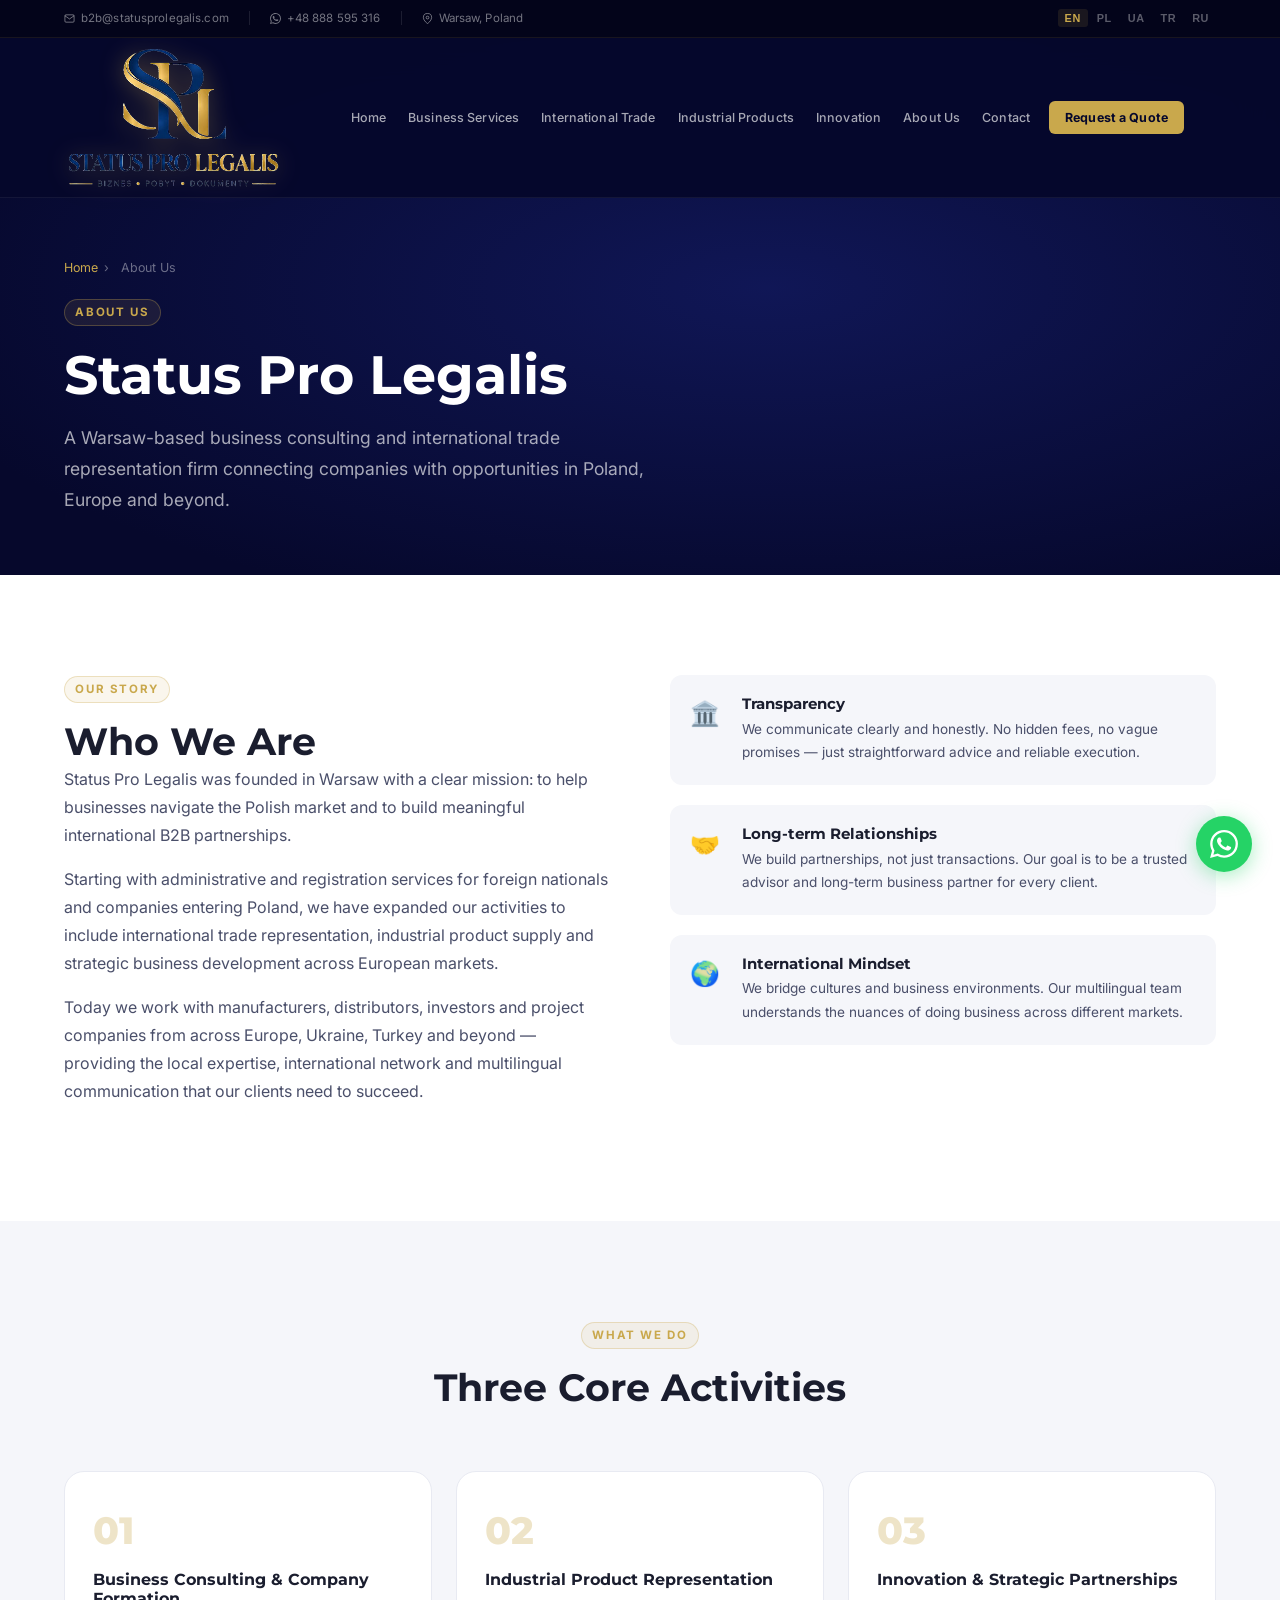
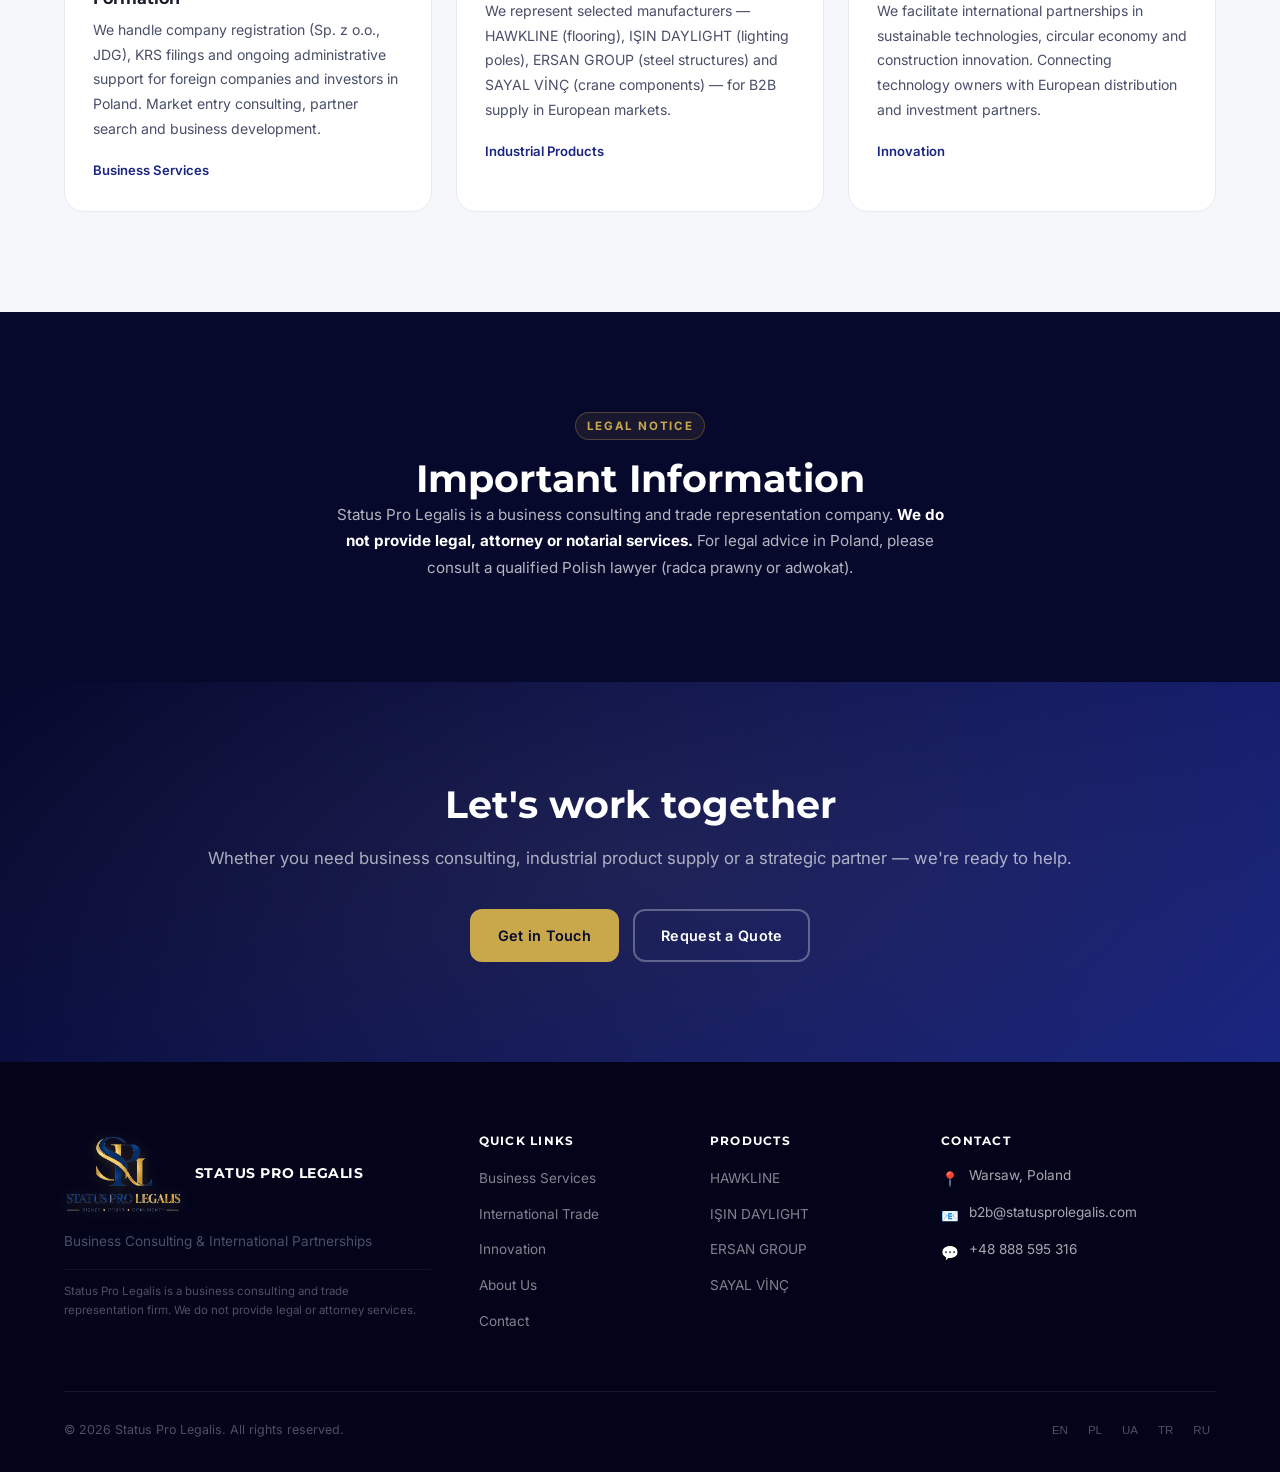
==== commit 8cadab6f: "Add cache-busting version to CSS/JS links Returning visitors kept the cached components.js (Pages ma" ====
--- a/about.html
+++ b/about.html
@@ -9,7 +9,7 @@
   <link rel="preconnect" href="https://fonts.googleapis.com"/>
   <link rel="preconnect" href="https://fonts.gstatic.com" crossorigin/>
   <link href="https://fonts.googleapis.com/css2?family=Inter:wght@400;500;600&family=Montserrat:wght@600;700;800&display=swap" rel="stylesheet"/>
-  <link rel="stylesheet" href="css/style.css"/>
+  <link rel="stylesheet" href="css/style.css?v=20261120b"/>
 </head>
 <body>
 
@@ -130,8 +130,8 @@
 @media(max-width:900px){ .about-layout{grid-template-columns:1fr;} .about-activities{grid-template-columns:1fr;} }
 </style>
 
-<script src="js/i18n.js"></script>
-<script src="js/i18n-pages.js"></script>
-<script src="js/components.js"></script>
+<script src="js/i18n.js?v=20261120b"></script>
+<script src="js/i18n-pages.js?v=20261120b"></script>
+<script src="js/components.js?v=20261120b"></script>
 </body>
 </html>
--- a/css/style.css
+++ b/css/style.css
@@ -462,7 +462,9 @@
   .nav-toggle { display: flex; }
   .nav-links.open {
     display: flex; flex-direction: column; gap: 0;
-    position: fixed; top: calc(var(--topbar-h) + var(--nav-h)); left: 0; right: 0;
+    /* .navbar has backdrop-filter, so it is the containing block: anchor just below it */
+    position: absolute; top: 100%; left: 0; right: 0;
+    max-height: calc(100vh - var(--topbar-h) - var(--nav-h)); overflow-y: auto;
     background: rgba(6,8,44,0.98); backdrop-filter: blur(16px);
     padding: 16px; border-bottom: 1px solid rgba(201,168,76,0.12);
     z-index: 999;
